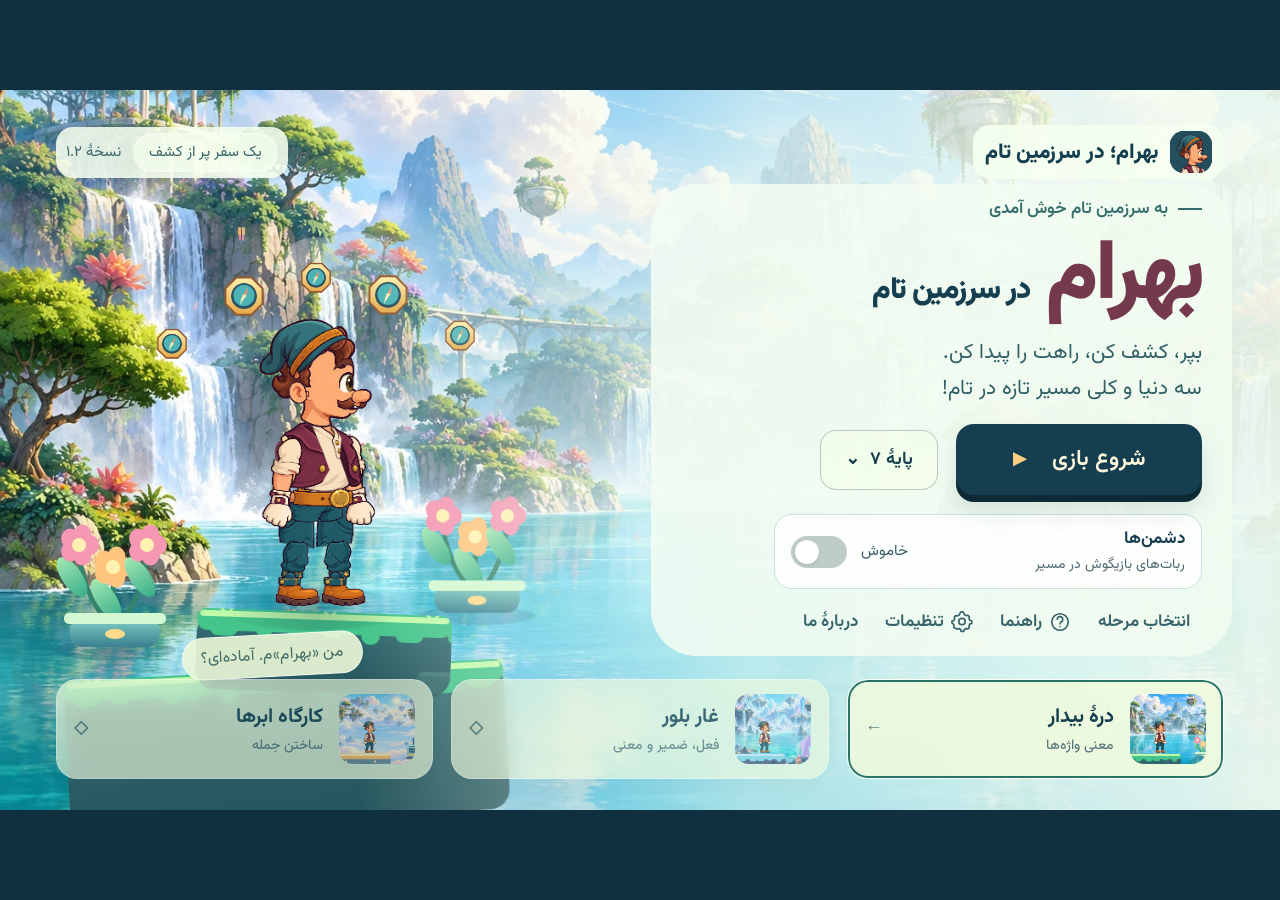
==== index.html @ 0729fe90 "Add files via upload" ====
<!doctype html>
<html lang="fa" dir="rtl">
  <head>
    <meta charset="utf-8" />
    <meta
      name="viewport"
      content="width=device-width, initial-scale=1, viewport-fit=cover"
    />
    <meta name="theme-color" content="#123d4b" />
    <meta
      name="description"
      content="بهرام؛ در سرزمین تام، یک ماجراجویی پر از پرش، کشف و معماهای عربی برای پایه‌های هفتم تا نهم."
    />
    <title>بهرام؛ در سرزمین تام | سفر و کشف</title>
    <link
      rel="icon"
      type="image/png"
      href="./assets/characters/bahram/bahram-icon.png"
    />
    <link
      rel="preload"
      href="./assets/fonts/Vazirmatn.woff2"
      as="font"
      type="font/woff2"
      crossorigin
    />
    <link rel="stylesheet" href="./styles/main.css" />
  </head>
  <body>
    <main id="game-shell" aria-label="بازی بهرام؛ در سرزمین تام">
      <div
        id="game"
        role="application"
        aria-label="فضای بازی؛ حرکت با کلیدهای جهت و پرش با فاصله"
      ></div>
      <div id="ui"></div>
      <div id="touch" class="touch-controls" hidden dir="ltr">
        <div class="dpad">
          <button data-control="left" aria-label="حرکت به چپ">←</button
          ><button data-control="right" aria-label="حرکت به راست">→</button>
        </div>
        <button data-control="jump" class="jump-control" aria-label="پرش">
          ↑
        </button>
      </div>
      <div id="toast" role="status" aria-live="polite"></div>
      <div id="loading">
        <img
          class="loading-portrait"
          src="./assets/characters/bahram/bahram-icon.png"
          alt="بهرام"
        /><strong>بهرام؛ در سرزمین تام</strong
        ><span id="load-label">مسیرهای تام آمادهٔ سفر می‌شوند…</span>
        <div class="load-track"><i id="load-progress"></i></div>
      </div>
    </main>
    <div class="portrait-hint">برای دیدن مسیر بیشتر، گوشی را افقی بگیر ↻</div>
    <noscript>برای اجرای بازی، جاوااسکریپت مرورگر را فعال کن.</noscript>
    <script src="./assets/vendor/phaser.min.js"></script>
    <script type="module" src="./src/main.js"></script>
    <script>
      setTimeout(function () {
        if (!window.__jarqegardReady) {
          document.getElementById("load-label").textContent =
            "بازی بارگذاری نشد. فایل‌ها را از یک میزبان وب باز کن و صفحه را تازه کن.";
        }
      }, 20000);
    </script>
  </body>
</html>
---- styles/main.css ----
@font-face {
  font-family: Vazirmatn;
  src: url("../assets/fonts/Vazirmatn.woff2") format("woff2");
  font-weight: 100 900;
  font-style: normal;
  font-display: swap;
}
:root {
  color-scheme: light;
  --ink: #153e50;
  --muted: #52737b;
  --cream: #fff6dc;
  --gold: #ffd17e;
  --teal: #267f79;
  --berry: #75394e;
  --line: rgba(28, 77, 83, 0.15);
}
* {
  box-sizing: border-box;
}
html,
body {
  margin: 0;
  width: 100%;
  height: 100%;
  overflow: hidden;
  background: #102f3f;
}
body,
button,
input,
select {
  font-family: Vazirmatn, Tahoma, sans-serif;
}
button {
  cursor: pointer;
  border: 0;
  font-size: 18px;
  font-weight: 650;
  color: var(--ink);
  transition:
    transform 0.16s,
    background 0.16s,
    box-shadow 0.16s;
  -webkit-tap-highlight-color: transparent;
}
button:hover {
  transform: translateY(-2px);
}
button:active {
  transform: translateY(1px);
}
button:focus-visible,
input:focus-visible,
select:focus-visible {
  outline: 3px solid #dd9e43;
  outline-offset: 5px;
}
button:disabled {
  cursor: default;
  transform: none;
  opacity: 0.58;
}
button svg {
  width: 22px;
  height: 22px;
  fill: none;
  stroke: currentColor;
  stroke-width: 1.8;
  stroke-linecap: round;
  stroke-linejoin: round;
  flex: none;
}
#game-shell {
  position: absolute;
  left: 50%;
  top: 50%;
  transform: translate(-50%, -50%);
  width: min(100vw, 177.7778vh);
  height: min(100vh, 56.25vw);
  overflow: hidden;
  isolation: isolate;
}
#game {
  position: absolute;
  inset: 0;
}
#game canvas {
  display: block !important;
  width: 100% !important;
  height: 100% !important;
}
#ui {
  width: 1280px;
  height: 720px;
  position: absolute;
  top: 0;
  left: 0;
  transform-origin: top left;
  pointer-events: none;
  z-index: 3;
}
#ui button,
#ui input,
#ui select {
  pointer-events: auto;
}
#ui .modal-backdrop {
  pointer-events: auto;
}
.screen {
  position: absolute;
  inset: 0;
  animation: appear 0.35s ease-out;
}
.menu-screen {
  padding: 35px 56px;
}
.brand {
  display: flex;
  align-items: center;
  gap: 12px;
  font-size: 21px;
  font-weight: 850;
  padding: 6px 12px;
  border-radius: 17px;
  background: #f6fff0ed;
}
.brand-mark {
  display: grid;
  place-items: center;
  width: 42px;
  height: 42px;
  border-radius: 14px;
  background: var(--ink);
  color: var(--gold);
  font-size: 29px;
  object-fit: cover;
}
.menu-top {
  display: flex;
  align-items: center;
  justify-content: space-between;
  color: var(--ink);
}
.menu-meta {
  font-size: 15px;
  color: #38666c;
  display: flex;
  gap: 12px;
  align-items: center;
  background: #f6fff0e0;
  padding: 6px 10px;
  border-radius: 17px;
}
.mini-pill {
  background: #f7ffedaa;
  border: 1px solid #fff7;
  border-radius: 100px;
  padding: 7px 15px;
}
.hero-copy {
  position: absolute;
  right: 78px;
  top: 106px;
  width: 510px;
  color: var(--ink);
}
.eyebrow {
  display: flex;
  align-items: center;
  gap: 10px;
  font-size: 17px;
  letter-spacing: 0;
  font-weight: 600;
  color: #326d6c;
}
.eyebrow:before {
  content: "";
  display: inline-block;
  width: 24px;
  height: 2px;
  background: currentColor;
}
.hero-copy h1 {
  font-size: 84px;
  line-height: 1.12;
  margin: 9px 0 10px;
  font-weight: 950;
  letter-spacing: -3px;
}
.hero-name {
  display: inline-block;
  color: var(--berry);
}
.hero-subtitle {
  display: inline-block;
  margin-right: 16px;
  font-size: 30px;
  letter-spacing: -1px;
  color: var(--ink);
}
.loading-portrait {
  width: 88px;
  height: 88px;
  border-radius: 25px;
  margin-bottom: 12px;
}
.hero-copy p {
  font-size: 21px;
  line-height: 1.7;
  margin: 0 0 18px;
  color: #315f66;
  max-width: 440px;
}
.primary {
  display: flex;
  align-items: center;
  justify-content: center;
  gap: 26px;
  background: var(--ink);
  color: var(--cream);
  padding: 18px 32px;
  min-width: 246px;
  border-radius: 18px;
  box-shadow:
    0 7px 0 #0c2934,
    0 16px 25px #21485422;
  font-size: 22px;
}
.primary:hover {
  background: #22586a;
}
.primary .play-icon {
  font-size: 17px;
  color: var(--gold);
}
.hero-actions {
  display: flex;
  gap: 18px;
  align-items: center;
}
.secondary {
  border: 1.5px solid #315e6850;
  background: #f5ffe477;
  border-radius: 16px;
  padding: 15px 24px;
  min-height: 55px;
  display: flex;
  align-items: center;
  justify-content: center;
  gap: 10px;
}
.hero-tools {
  display: flex;
  gap: 3px;
  margin-top: 12px;
}
.enemy-option {
  display: flex;
  align-items: center;
  gap: 14px;
  margin-top: 19px;
  padding: 11px 16px;
  background: #ffffffd9;
  border: 1px solid #c9e2df;
  border-radius: 18px;
  max-width: 428px;
}
.enemy-option div {
  flex: 1;
}
.enemy-option strong {
  display: block;
  font-size: 17px;
}
.enemy-option small {
  color: #4c6970;
  font-size: 14px;
}
#enemy-status {
  font-size: 15px;
  color: #345c63;
}
.about-content {
  min-height: 190px;
  white-space: pre-line;
}
.menu-screen::before {
  content: "";
  position: absolute;
  inset: 0;
  background: linear-gradient(
    90deg,
    #eaf9ff00 28%,
    #f2fbefa8 58%,
    #f2fbefeb 100%
  );
  pointer-events: none;
  z-index: -1;
}
.text-btn {
  background: transparent;
  color: #37646b;
  padding: 8px 12px;
  display: flex;
  align-items: center;
  gap: 7px;
  font-size: 17px;
}
.hero-note {
  position: absolute;
  left: 182px;
  top: 544px;
  background: #ecf8d8e8;
  border: 1px solid #fff9;
  border-radius: 30px;
  padding: 8px 18px;
  color: #436c65;
  font-size: 16px;
  transform: rotate(-3deg);
}
.level-strip {
  position: absolute;
  left: 56px;
  right: 56px;
  bottom: 31px;
  display: flex;
  gap: 18px;
  direction: rtl;
}
.level-mini {
  display: flex;
  align-items: center;
  gap: 16px;
  flex: 1;
  text-align: right;
  padding: 14px 17px;
  background: #effbdcda;
  backdrop-filter: blur(9px);
  border-radius: 21px;
  border: 1px solid #ffffffaa;
  box-shadow: 0 8px 20px #1647420c;
}
.level-mini .mini-art {
  width: 76px;
  height: 70px;
  object-fit: cover;
  border-radius: 14px;
}
.level-mini strong {
  display: block;
  font-size: 20px;
}
.level-mini small {
  display: block;
  color: #58777a;
  margin-top: 2px;
  font-size: 14px;
  font-weight: 450;
}
.level-mini .mini-status {
  margin-right: auto;
  font-size: 18px;
  color: #5d8382;
}
.level-mini.locked {
  opacity: 0.75;
}
.level-mini.active {
  box-shadow: inset 0 0 0 2px #2a736b;
}
.hud {
  position: absolute;
  top: 22px;
  left: 27px;
  right: 27px;
  display: flex;
  justify-content: space-between;
  align-items: flex-start;
  direction: ltr;
  gap: 14px;
}
.hud-group {
  display: flex;
  gap: 10px;
  align-items: center;
}
.hud-chip {
  display: flex;
  align-items: center;
  gap: 9px;
  background: #f3faeeef;
  border: 1px solid #fff8;
  border-radius: 18px;
  padding: 10px 18px;
  box-shadow: 0 5px 20px #183e4712;
  color: var(--ink);
  font-size: 19px;
  direction: rtl;
  min-height: 50px;
  font-weight: 700;
}
.token-icon {
  display: inline-flex;
  color: #b87c28;
}
.token-icon svg {
  width: 26px;
  height: 26px;
  fill: none;
  stroke: currentColor;
  stroke-width: 1.8;
  stroke-linejoin: round;
}
.hud-secondary {
  color: #5f7f7d;
  font-size: 14px;
  font-weight: 500;
}
.hud-score {
  font-variant-numeric: tabular-nums;
}
.hud-level {
  direction: rtl;
  text-align: right;
  background: #174758ef;
  color: #ecf8e8;
  padding: 11px 19px;
  border-radius: 18px;
  min-width: 202px;
}
.hud-level strong {
  font-size: 16px;
  font-weight: 650;
}
.progress-track {
  height: 4px;
  background: #ffffff25;
  border-radius: 10px;
  margin-top: 7px;
  width: 164px;
  overflow: hidden;
}
.progress-track i {
  display: block;
  background: #ffdb86;
  height: 100%;
  width: 0;
  border-radius: 10px;
  transition: width 0.3s;
}
.icon-btn {
  display: grid;
  place-items: center;
  width: 50px;
  height: 50px;
  border: 1px solid #fff9;
  border-radius: 17px;
  background: #f3faeeee;
}
.combo-chip {
  color: #9d6826;
  background: #fff0cdef;
}
.combo-chip.bonus {
  background: #ffdb86;
  color: #294e58;
}
.level-intro {
  position: absolute;
  top: 137px;
  left: 50%;
  transform: translateX(-50%);
  text-align: center;
  background: #164455e8;
  border: 1px solid #daf8d933;
  border-radius: 23px;
  padding: 14px 40px;
  color: var(--cream);
  min-width: 380px;
  animation: fade-intro 4.8s both;
}
.level-intro small {
  font-size: 16px;
  color: #b4dbd0;
}
.level-intro h2 {
  font-size: 32px;
  margin: 0 0 4px;
}
.level-intro p {
  margin: 0;
  font-size: 18px;
  color: #dce9dc;
}
.checkpoint-toast {
  position: absolute;
  top: 102px;
  left: 50%;
  transform: translateX(-50%);
}
.modal-backdrop {
  position: absolute;
  inset: 0;
  background: #123b4e77;
  backdrop-filter: blur(9px);
  display: grid;
  place-items: center;
  z-index: 10;
}
.panel {
  background: #f5f9ed;
  border: 1px solid #fff;
  border-radius: 30px;
  padding: 30px 36px;
  width: 580px;
  max-height: 650px;
  overflow: auto;
  box-shadow: 0 28px 90px #15364244;
  color: var(--ink);
}
.panel.wide {
  width: 1090px;
}
.panel-head {
  display: flex;
  align-items: center;
  justify-content: space-between;
  margin-bottom: 18px;
}
.panel h2 {
  margin: 0;
  font-size: 29px;
  font-weight: 800;
}
.close-btn {
  width: 39px;
  height: 39px;
  display: grid;
  place-items: center;
  border-radius: 13px;
  background: #e3eddf;
  font-size: 24px;
}
.panel p {
  font-size: 18px;
  line-height: 1.85;
  color: #56757a;
  margin: 5px 0 22px;
}
.panel .primary {
  width: 100%;
  margin-top: 18px;
  box-shadow: 0 5px 0 #0c2934;
}
.panel .secondary {
  width: 100%;
  margin-top: 13px;
}
.grade-options {
  display: flex;
  gap: 14px;
}
.grade-card {
  flex: 1;
  padding: 22px 5px;
  border-radius: 19px;
  background: #e4eedf;
  border: 2px solid transparent;
  font-size: 21px;
}
.grade-card strong {
  display: block;
  font-size: 34px;
}
.grade-card.selected {
  border-color: var(--teal);
  background: #d6eadc;
}
.sample-note {
  font-size: 14px !important;
  margin-top: 18px !important;
}
.setting-row {
  display: flex;
  align-items: center;
  justify-content: space-between;
  border-bottom: 1px solid var(--line);
  padding: 17px 0;
  font-size: 19px;
}
.setting-row small {
  display: block;
  font-size: 14px;
  color: #6f8686;
  margin-top: 2px;
}
.switch {
  width: 56px;
  height: 32px;
  border-radius: 20px;
  background: #becdc6;
  position: relative;
}
.switch:after {
  content: "";
  position: absolute;
  width: 24px;
  height: 24px;
  border-radius: 50%;
  background: #fff;
  top: 4px;
  left: 4px;
  box-shadow: 0 1px 3px #0002;
  transition: left 0.2s;
}
.switch[aria-checked="true"] {
  background: #35877b;
}
.switch[aria-checked="true"]:after {
  left: 28px;
}
input[type="range"] {
  accent-color: #34897c;
  width: 180px;
}
.settings-footer {
  display: flex;
  justify-content: space-between;
  margin-top: 15px;
}
.settings-footer .text-btn {
  font-size: 15px;
}
.help-grid {
  display: grid;
  grid-template-columns: 1fr 1fr;
  gap: 16px;
}
.help-item {
  border-radius: 18px;
  background: #e5eedf;
  padding: 17px;
}
.help-item strong {
  display: block;
  font-size: 18px;
  margin-bottom: 6px;
}
.help-item span {
  font-size: 16px;
  line-height: 1.8;
  color: #517275;
}
kbd {
  display: inline-block;
  border-radius: 6px;
  background: #fff;
  padding: 2px 7px;
  color: #345b68;
  font-size: 15px;
  box-shadow: 0 2px 0 #cfddd1;
  font-family: inherit;
  direction: ltr;
}
.help-learning {
  display: flex;
  gap: 20px;
  border-top: 1px solid var(--line);
  padding-top: 16px;
  margin-top: 20px;
}
.help-learning > div {
  flex: 1;
}
.help-learning b {
  font-size: 19px;
  display: block;
}
.help-learning p {
  font-size: 16px;
  margin: 7px 0;
}
.level-grid {
  display: flex;
  gap: 22px;
}
.level-card {
  flex: 1;
  background: #e6eedf;
  border: 2px solid transparent;
  border-radius: 22px;
  padding: 13px;
  text-align: right;
}
.level-card.selected {
  border-color: #3f9081;
}
.level-card img {
  width: 100%;
  height: 175px;
  object-fit: cover;
  border-radius: 14px;
}
.level-card h3 {
  font-size: 23px;
  margin: 13px 3px 5px;
}
.level-card p {
  font-size: 16px;
  line-height: 1.7;
  margin: 0 3px 10px;
  min-height: 55px;
}
.level-card .level-stars {
  color: #bb8b3b;
  font-size: 22px;
  padding: 0 3px;
}
.level-card .lock-note {
  font-size: 15px;
  color: #657f7c;
  padding: 5px 3px;
}
.result-panel {
  text-align: center;
  width: 660px;
}
.result-panel h2 {
  font-size: 36px;
}
.result-symbol {
  font-size: 45px;
  color: #ba8b37;
  margin-bottom: 4px;
  letter-spacing: 9px;
  direction: ltr;
}
.result-kicker {
  font-size: 17px;
  color: #4a807a;
}
.result-panel p {
  margin-bottom: 19px;
}
.stats-grid {
  display: grid;
  grid-template-columns: repeat(4, 1fr);
  gap: 10px;
  direction: rtl;
  margin: 25px -10px;
}
.stat {
  border-radius: 17px;
  background: #e6eedf;
  padding: 17px 3px;
}
.stat b {
  display: block;
  font-size: 29px;
  font-weight: 750;
}
.stat span {
  font-size: 13px;
  color: #5f7d7d;
}
.result-buttons {
  display: flex;
  gap: 13px;
}
.result-buttons .primary {
  width: 100%;
  min-width: 0;
}
.result-buttons .secondary {
  width: auto;
  min-width: 130px;
  margin-top: 18px;
}
.result-foot {
  display: flex;
  justify-content: center;
  margin-top: 18px;
}
.pause-caption {
  font-size: 45px;
  text-align: center;
  color: #448b7a;
  margin: 0 0 12px;
}
#toast {
  position: absolute;
  z-index: 6;
  bottom: 19%;
  left: 50%;
  transform: translate(-50%, 10px);
  opacity: 0;
  max-width: 79%;
  border-radius: 18px;
  padding: 10px 23px;
  background: #edf9e9f5;
  color: #285e60;
  box-shadow: 0 7px 23px #24454c25;
  text-align: center;
  font-size: clamp(12px, 1.55vw, 22px);
  font-weight: 550;
  pointer-events: none;
  transition:
    opacity 0.18s,
    transform 0.18s;
}
#toast.show {
  opacity: 1;
  transform: translate(-50%, 0);
}
#toast.good {
  background: #1d6e65f5;
  color: #fff1cd;
}
.touch-controls {
  position: absolute;
  z-index: 5;
  left: 3%;
  right: 3%;
  bottom: 3%;
  display: flex;
  justify-content: space-between;
  pointer-events: none;
}
.touch-controls[hidden] {
  display: none;
}
.dpad {
  display: flex;
  gap: 12px;
}
.touch-controls button {
  pointer-events: auto;
  touch-action: none;
  width: clamp(47px, 7.5vw, 88px);
  height: clamp(45px, 7vw, 82px);
  border-radius: 24%;
  background: #f5f6dfaa;
  border: 2px solid #ffffff77;
  font-size: clamp(25px, 3vw, 39px);
  color: #254e5c;
  user-select: none;
}
.touch-controls .jump-control {
  background: #ffdc8cda;
}
.touch-controls button.pressed {
  background: #fff0c4;
  transform: scale(0.92);
}
.portrait-hint {
  display: none;
  position: fixed;
  bottom: 15%;
  width: 100%;
  text-align: center;
  padding: 20px;
  color: #d9e8df;
  font-size: 17px;
  pointer-events: none;
}
#loading {
  position: absolute;
  inset: 0;
  z-index: 20;
  background: #153e50;
  color: #eff7df;
  display: flex;
  align-items: center;
  justify-content: center;
  flex-direction: column;
  gap: 16px;
  font-size: 17px;
}
#loading strong {
  font-size: 35px;
}
.loading-spark {
  font-size: 60px;
  color: #ffdb8b;
  animation: pulse 1.5s infinite;
}
.load-track {
  width: 210px;
  height: 4px;
  background: #ffffff22;
  border-radius: 4px;
  overflow: hidden;
}
.load-track i {
  display: block;
  height: 100%;
  width: 15%;
  background: #ffdb8b;
  transition: width 0.2s;
}
#load-label {
  max-width: 90%;
  text-align: center;
}
.debug-panel {
  pointer-events: auto;
  position: absolute;
  bottom: 8px;
  left: 8px;
  background: #153544ed;
  color: #fff;
  font: 12px monospace;
  padding: 10px;
  border-radius: 10px;
  z-index: 20;
  max-width: 700px;
  direction: ltr;
  max-height: 160px;
  overflow: auto;
}
.debug-panel button,
.debug-panel select {
  font: 12px monospace;
  padding: 5px;
  margin: 3px;
  border-radius: 5px;
}
.debug-readout {
  white-space: pre-wrap;
  max-height: 77px;
  overflow: auto;
  margin-top: 6px;
  font-size: 11px;
}
.reduced-motion * {
  animation: none !important;
  transition: none !important;
}
@keyframes appear {
  from {
    opacity: 0;
    transform: translateY(8px);
  }
  to {
    opacity: 1;
    transform: translateY(0);
  }
}
@keyframes pulse {
  50% {
    opacity: 0.55;
    transform: scale(0.9);
  }
}
@keyframes fade-intro {
  0% {
    opacity: 0;
  }
  10%,
  68% {
    opacity: 1;
  }
  100% {
    opacity: 0;
    visibility: hidden;
  }
}
@media (orientation: portrait) and (max-width: 900px) {
  .portrait-hint {
    display: block;
  }
  #game-shell {
    top: 43%;
  }
  .touch-controls button {
    min-width: 48px;
    min-height: 45px;
  }
}
@media (prefers-reduced-motion: reduce) {
  * {
    scroll-behavior: auto;
  }
  .screen,
  .loading-spark {
    animation: none;
  }
  button {
    transition: none;
  }
}
/* Preserve practical type sizes inside the fixed game stage on smaller screens. */
.compact-ui .hero-copy p {
  font-size: 24px;
  line-height: 1.55;
}
.compact-ui .hero-tools .text-btn {
  font-size: 20px;
  padding: 8px 9px;
}
.compact-ui .enemy-option {
  padding: 8px 14px;
  max-width: 100%;
}
.compact-ui .primary {
  font-size: 28px;
}
.compact-ui .text-btn {
  font-size: 23px;
}
.compact-ui .secondary {
  font-size: 24px;
}
.compact-ui .level-mini small {
  font-size: 19px;
}
.compact-ui .hud-chip {
  font-size: 25px;
  padding: 8px 13px;
}
.compact-ui .hud-secondary {
  font-size: 19px;
}
.compact-ui .hud-level strong {
  font-size: 22px;
}
.compact-ui .icon-btn {
  width: 59px;
  height: 59px;
}
.compact-ui .panel:not(.wide) {
  width: 760px;
}
.compact-ui .panel p {
  font-size: 25px;
}
.compact-ui .setting-row {
  font-size: 26px;
  padding: 13px 0;
}
.compact-ui .setting-row small {
  font-size: 20px;
}
.compact-ui .switch {
  width: 70px;
  height: 40px;
}
.compact-ui .switch:after {
  width: 32px;
  height: 32px;
}
.compact-ui .switch[aria-checked="true"]:after {
  left: 34px;
}
.compact-ui .sample-note {
  font-size: 20px !important;
}
.compact-ui .help-item span,
.compact-ui .help-learning p {
  font-size: 23px;
}
.compact-ui .help-item strong,
.compact-ui .help-learning b {
  font-size: 26px;
}
.compact-ui .stat span {
  font-size: 19px;
}
.compact-ui .grade-card {
  font-size: 27px;
}
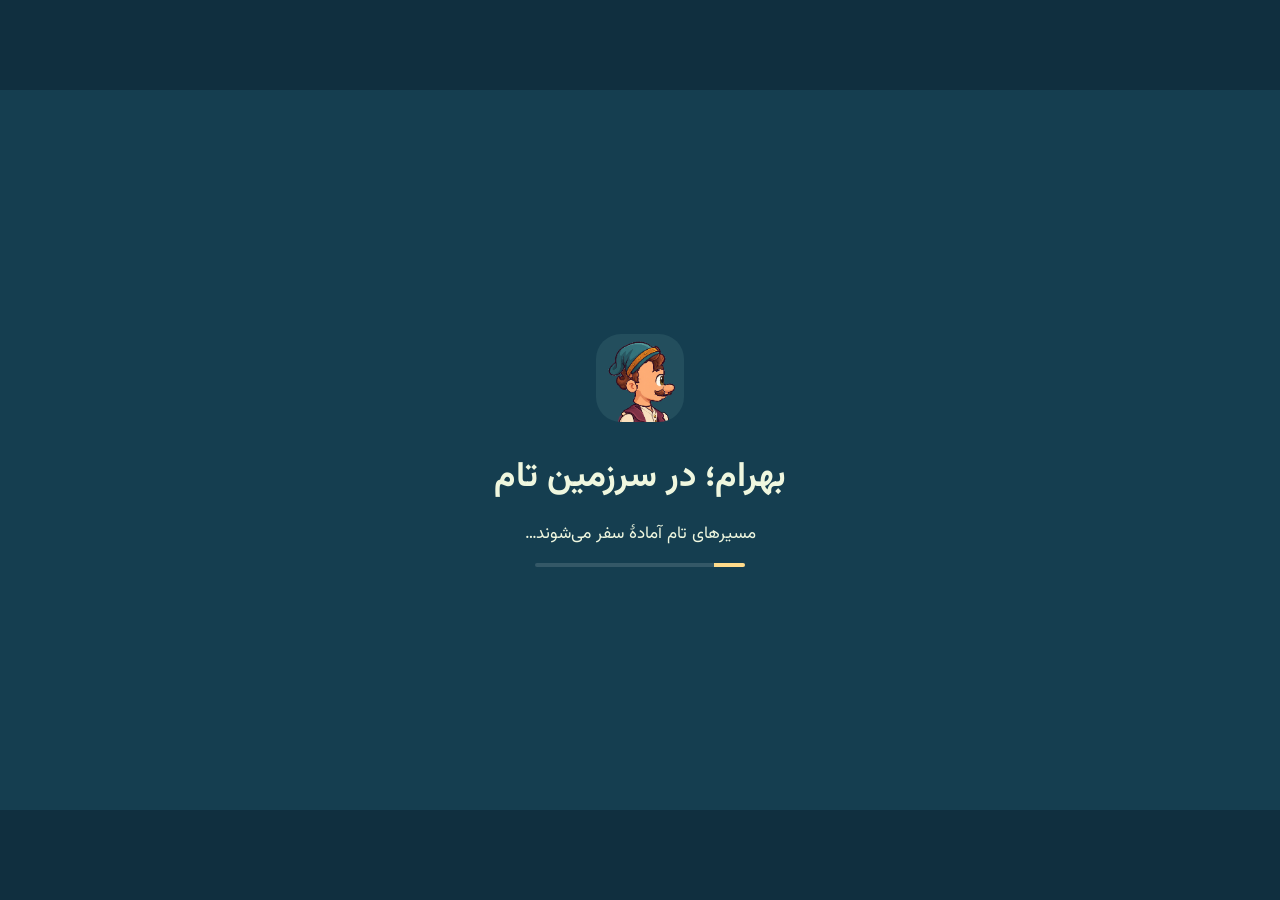
==== commit 15358826: "Add files via upload" ====
--- a/index.html
+++ b/index.html
@@ -34,6 +34,7 @@
         aria-label="فضای بازی؛ حرکت با کلیدهای جهت و پرش با فاصله"
       ></div>
       <div id="ui"></div>
+      <div id="confetti" aria-hidden="true"></div>
       <div id="touch" class="touch-controls" hidden dir="ltr">
         <div class="dpad">
           <button data-control="left" aria-label="حرکت به چپ">←</button
--- a/styles/main.css
+++ b/styles/main.css
@@ -1071,3 +1071,33 @@
 .compact-ui .grade-card {
   font-size: 27px;
 }
+/* Partner branding and in-world question reader, v1.3 */
+.partner-brands {position:absolute;left:64px;top:110px;display:flex;align-items:center;justify-content:center;gap:20px;width:510px;height:100px;padding:8px 22px;border-radius:24px;background:#ffffffeb;box-shadow:0 5px 24px #1a4f5c12;}
+.partner-brands img {object-fit:contain;display:block;}
+.partner-brands .tamland-logo {width:96px;height:90px;}
+.partner-brands .kave-logo {width:260px;height:94px;}
+.partner-brands>span {height:50px;width:1px;background:#d2e4dd;}
+.bank-link {position:absolute;left:79px;top:220px;width:190px;font-size:16px;padding:9px 13px;background:#f7fff0e8;border:1px solid #2d686c33;border-radius:14px;}
+.bank-link span {margin-right:8px;}
+.partner-brands.small {top:17px;left:513px;width:254px;height:57px;gap:10px;padding:4px 13px;border-radius:15px;}
+.partner-brands.small .tamland-logo {width:51px;height:49px;}
+.partner-brands.small .kave-logo {width:143px;height:54px;}
+.partner-brands.small>span {height:30px;}
+.live-question {position:absolute;top:143px;left:125px;width:1030px;height:226px;padding:20px 26px;border:1px solid #ddf7df77;border-radius:25px;background:#153e50f5;color:#fff5db;display:flex;gap:24px;box-shadow:0 12px 30px #0b283332;pointer-events:auto;}
+.question-copy {flex:1;min-width:0;overflow:auto;scrollbar-width:thin;}
+.question-copy small {font-size:17px;color:#a9ded4;}
+.question-copy p {font-size:25px;line-height:1.6;margin:8px 0;white-space:pre-wrap;overflow-wrap:anywhere;}
+.question-arabic {color:#ffda86;font-size:28px;line-height:1.6;white-space:pre-wrap;}
+.question-image-button {position:relative;width:290px;flex-shrink:0;background:#fff;border-radius:14px;padding:6px;overflow:hidden;}
+.question-image-button img {width:100%;height:100%;object-fit:contain;}
+.question-image-button span {position:absolute;bottom:5px;left:5px;background:#153e50e8;color:white;padding:3px 9px;border-radius:9px;font-size:12px;}
+.enlarged-question {height:420px;overflow:auto;text-align:center;background:white;border-radius:14px;}
+.enlarged-question img {max-width:100%;min-height:100%;object-fit:contain;}
+#confetti {position:absolute;inset:0;z-index:12;overflow:hidden;pointer-events:none;}
+#confetti i {position:absolute;top:-20px;display:block;animation:paper-fall 3s ease-in forwards;}
+@keyframes paper-fall {0% {transform:translate3d(0,-20px,0) rotate(0);opacity:1;} 85% {opacity:1;} 100% {transform:translate3d(var(--drift),var(--fall,800px),0) rotate(var(--spin));opacity:0;}}
+
+.question-option-list {font-size:21px;line-height:1.8;white-space:pre-wrap;}
+
+#hud-learn {direction:ltr;unicode-bidi:isolate;}
+.question-copy .question-explanation {font-size:20px;color:#b8f3d7;}
